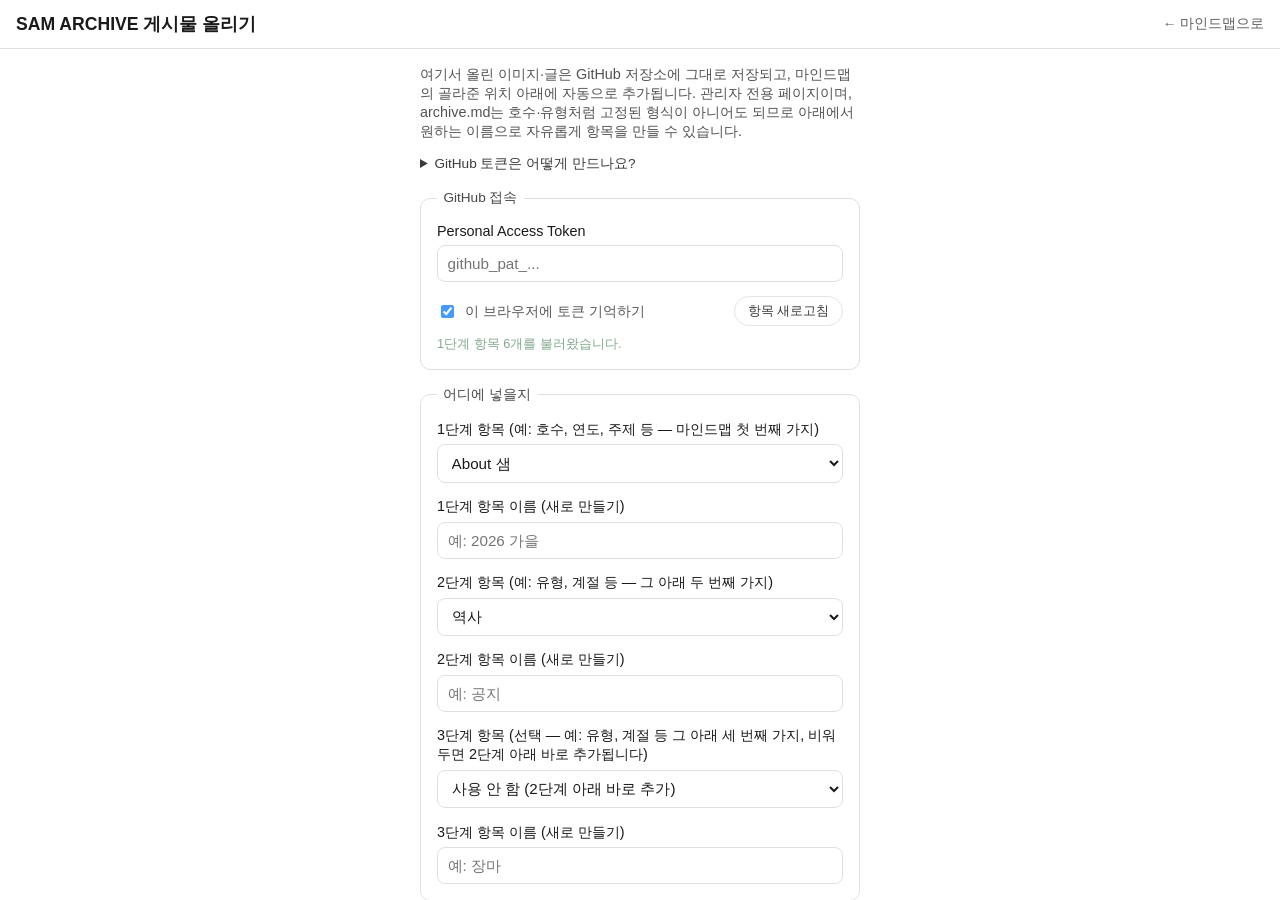
==== admin.html @ 55c232fe "갤러리 뷰어 개선: 이미지 개수 상관없이 갤러리로 통일, 사진 크기 축소, 오른쪽 설명글 표시, 좋아요 버튼 추가" ====
<!doctype html>
<html lang="ko">
  <head>
    <meta charset="UTF-8" />
    <meta name="viewport" content="width=device-width, initial-scale=1" />
    <title>SAM ARCHIVE — 게시물 올리기</title>
    <link rel="stylesheet" href="style.css" />
    <style>
      main.admin {
        overflow: auto;
        max-width: 480px;
        margin: 0 auto;
        padding: 1.5rem 1.25rem 3rem;
        width: 100%;
      }
      main.admin p.lead {
        opacity: 0.75;
        font-size: 0.9rem;
        margin-top: -0.5rem;
      }
      fieldset {
        border: 1px solid var(--border);
        border-radius: 10px;
        padding: 1rem;
        margin: 0 0 1rem;
      }
      legend {
        padding: 0 0.4rem;
        opacity: 0.8;
        font-size: 0.85rem;
      }
      label {
        display: block;
        font-size: 0.9rem;
        margin-bottom: 0.9rem;
      }
      label > span {
        display: block;
        margin-bottom: 0.35rem;
      }
      label:last-child {
        margin-bottom: 0;
      }
      input[type="text"],
      input[type="password"],
      select,
      textarea {
        width: 100%;
        padding: 0.55rem 0.6rem;
        border-radius: 8px;
        border: 1px solid var(--border);
        background: transparent;
        color: var(--fg);
        font-size: 0.95rem;
        font-family: inherit;
      }
      textarea {
        resize: vertical;
      }
      .row {
        display: flex;
        align-items: center;
        gap: 0.5rem;
        font-size: 0.85rem;
        opacity: 0.85;
      }
      .row input[type="checkbox"] {
        width: auto;
      }
      button.primary {
        width: 100%;
        padding: 0.7rem;
        border-radius: 999px;
        border: none;
        background: var(--accent);
        color: #fff;
        font-size: 1rem;
        cursor: pointer;
      }
      button.primary:disabled {
        opacity: 0.5;
        cursor: default;
      }
      #status {
        margin-top: 1rem;
        font-size: 0.9rem;
        white-space: pre-wrap;
        word-break: break-all;
      }
      #status.error {
        color: #c0392b;
      }
      #status.ok {
        color: var(--accent);
      }
      details.help {
        margin-bottom: 1rem;
        font-size: 0.85rem;
        opacity: 0.85;
      }
      details.help summary {
        cursor: pointer;
      }
      a.back {
        color: var(--fg);
        text-decoration: none;
        opacity: 0.7;
        font-size: 0.85rem;
      }
      a.back:hover {
        opacity: 1;
      }
      .hint {
        font-size: 0.8rem;
        opacity: 0.65;
        margin: -0.5rem 0 0.9rem;
      }
      #sizeWarning {
        font-size: 0.85rem;
        color: #c0392b;
        margin: -0.5rem 0 0.9rem;
        display: none;
      }
      h2.section-title {
        font-size: 1rem;
        margin: 2rem 0 0.75rem;
      }
      #manageList {
        display: flex;
        flex-direction: column;
        gap: 0.5rem;
        margin-bottom: 0.75rem;
      }
      .manage-row {
        display: flex;
        align-items: center;
        gap: 0.5rem;
        padding: 0.5rem 0.6rem;
        border: 1px solid var(--border);
        border-radius: 8px;
        font-size: 0.85rem;
      }
      .manage-row .manage-title {
        flex: 1;
        min-width: 0;
        overflow-wrap: anywhere;
      }
      .manage-row .manage-path {
        display: block;
        opacity: 0.6;
        font-size: 0.75rem;
      }
      .manage-row button {
        flex: 0 0 auto;
        padding: 0.3rem 0.6rem;
        border-radius: 999px;
        border: 1px solid var(--border);
        background: transparent;
        color: var(--fg);
        font-size: 0.75rem;
        cursor: pointer;
      }
      .manage-row button.danger {
        border-color: #c0392b;
        color: #c0392b;
      }
      #editPanel {
        margin-top: 0.75rem;
        padding-top: 0.75rem;
        border-top: 1px dashed var(--border);
      }
    </style>
  </head>
  <body>
    <header>
      <h1>SAM ARCHIVE 게시물 올리기</h1>
      <a class="back" href="index.html">← 마인드맵으로</a>
    </header>
    <main class="admin">
      <p class="lead">
        여기서 올린 이미지·글은 GitHub 저장소에 그대로 저장되고, 마인드맵의
        골라준 위치 아래에 자동으로 추가됩니다. 관리자 전용 페이지이며,
        archive.md는 호수·유형처럼 고정된 형식이 아니어도 되므로 아래에서 원하는
        이름으로 자유롭게 항목을 만들 수 있습니다.
      </p>

      <details class="help">
        <summary>GitHub 토큰은 어떻게 만드나요?</summary>
        <p>
          GitHub 우측 상단 프로필 → Settings → 맨 아래
          <strong>Developer settings</strong> →
          <strong>Personal access tokens</strong> →
          <strong>Fine-grained tokens</strong> →
          <strong>Generate new token</strong>.<br />
          Repository access는 <strong>Only select repositories</strong>로 하고
          이 저장소만 선택하세요.<br />
          Permissions → Repository permissions →
          <strong>Contents: Read and write</strong>로 설정하고 생성하면
          됩니다.<br />
          생성된 토큰을 아래에 붙여넣으세요. 이 토큰은 이 브라우저에만 저장되고
          서버로 전송되지 않습니다(GitHub API로 직접 전송).
        </p>
      </details>

      <form id="postForm">
        <fieldset>
          <legend>GitHub 접속</legend>
          <label>
            <span>Personal Access Token</span>
            <input
              type="password"
              id="token"
              placeholder="github_pat_..."
              autocomplete="off"
              required
            />
          </label>
          <div
            class="row"
            style="justify-content: space-between; margin-top: 0.5rem"
          >
            <span class="row" style="margin: 0">
              <input type="checkbox" id="rememberToken" checked />
              <label for="rememberToken" style="margin: 0"
                >이 브라우저에 토큰 기억하기</label
              >
            </span>
            <button
              type="button"
              id="refreshLevelsBtn"
              style="
                width: auto;
                padding: 0.35rem 0.8rem;
                border-radius: 999px;
                border: 1px solid var(--border);
                background: transparent;
                color: var(--fg);
                font-size: 0.8rem;
                cursor: pointer;
              "
            >
              항목 새로고침
            </button>
          </div>
          <p
            id="levelLoadStatus"
            class="hint"
            style="margin-top: 0.6rem; margin-bottom: 0"
          ></p>
        </fieldset>

        <fieldset>
          <legend>어디에 넣을지</legend>
          <label>
            <span
              >1단계 항목 (예: 호수, 연도, 주제 등 — 마인드맵 첫 번째
              가지)</span
            >
            <select id="level1Select"></select>
          </label>
          <label id="level1NewWrap" hidden>
            <span>1단계 항목 이름 (새로 만들기)</span>
            <input type="text" id="level1New" placeholder="예: 2026 가을" />
          </label>
          <label>
            <span>2단계 항목 (예: 유형, 계절 등 — 그 아래 두 번째 가지)</span>
            <select id="level2Select"></select>
          </label>
          <label id="level2NewWrap" hidden>
            <span>2단계 항목 이름 (새로 만들기)</span>
            <input type="text" id="level2New" placeholder="예: 공지" />
          </label>
          <label>
            <span
              >3단계 항목 (선택 — 예: 유형, 계절 등 그 아래 세 번째 가지,
              비워두면 2단계 아래 바로 추가됩니다)</span
            >
            <select id="level3Select"></select>
          </label>
          <label id="level3NewWrap" hidden>
            <span>3단계 항목 이름 (새로 만들기)</span>
            <input type="text" id="level3New" placeholder="예: 장마" />
          </label>
        </fieldset>

        <fieldset>
          <legend>게시물 내용</legend>
          <label>
            <span>제목</span>
            <input
              type="text"
              id="title"
              placeholder="마인드맵에 표시될 제목"
              required
            />
          </label>
          <p class="hint">
            이미지를 올리면 아래 "글 내용"이 이미지 옆에 설명글로 함께
            보입니다. 그 외에는 영상 링크 → 영상 파일 → 문서 파일 → 이미지 →
            글 순서로 하나만 사용됩니다.
          </p>
          <label>
            <span
              >이미지 (선택 — 여러 장 선택 가능, 옆으로 스크롤하는 갤러리로
              열립니다)</span
            >
            <input type="file" id="imageFile" accept="image/*" multiple />
          </label>
          <label>
            <span>문서 파일 (선택 — PDF, 한글(HWP), Word)</span>
            <input
              type="file"
              id="docFile"
              accept=".pdf,.hwp,.hwpx,.doc,.docx"
            />
          </label>
          <label>
            <span
              >영상 파일 (선택 — 용량이 작고 짧은 영상 권장, 저장소에 직접
              저장됨)</span
            >
            <input type="file" id="videoFile" accept="video/*" />
          </label>
          <p id="sizeWarning"></p>
          <label>
            <span
              >영상 링크 (선택 — 유튜브·인스타그램 등 이미 올라가 있는 영상
              URL)</span
            >
            <input
              type="text"
              id="videoUrl"
              placeholder="https://www.youtube.com/watch?v=..."
            />
          </label>
          <label>
            <span
              >글 내용 (선택 — 이미지와 함께 넣으면 이미지 옆 설명글로,
              혼자 넣으면 텍스트 파일로 저장돼서 클릭 시 열립니다)</span
            >
            <textarea
              id="bodyText"
              rows="6"
              placeholder="이미지 설명 또는 글만 올릴 때 사용"
            ></textarea>
          </label>
        </fieldset>

        <button type="submit" class="primary" id="submitBtn">올리기</button>
      </form>
      <p id="status"></p>

      <h2 class="section-title">게시물 관리 (삭제 · 수정)</h2>
      <fieldset>
        <legend>어디에 있는지</legend>
        <label>
          <span>1단계 항목</span>
          <select id="manageLevel1Select"></select>
        </label>
        <label>
          <span>2단계 항목</span>
          <select id="manageLevel2Select"></select>
        </label>
        <p id="manageStatus" class="hint" style="margin-bottom: 0">
          1단계/2단계를 고르면 그 아래 모든 게시물이 표시됩니다.
        </p>
      </fieldset>

      <div id="manageList"></div>

      <div id="editPanel" hidden>
        <label>
          <span>제목</span>
          <input type="text" id="editTitle" />
        </label>
        <p id="editCurrentHint" class="hint"></p>
        <p class="hint">
          아래 중 하나를 채우면 기존 첨부를 새 것으로 바꿉니다. 비워두면
          제목만 바뀌고 첨부는 그대로 유지됩니다.
        </p>
        <label>
          <span>이미지 (선택 — 여러 장 가능)</span>
          <input type="file" id="editImageFile" accept="image/*" multiple />
        </label>
        <label>
          <span>문서 파일 (선택)</span>
          <input
            type="file"
            id="editDocFile"
            accept=".pdf,.hwp,.hwpx,.doc,.docx"
          />
        </label>
        <label>
          <span>영상 파일 (선택)</span>
          <input type="file" id="editVideoFile" accept="video/*" />
        </label>
        <label>
          <span>영상 링크 (선택)</span>
          <input type="text" id="editVideoUrl" placeholder="https://..." />
        </label>
        <label>
          <span>글 내용 (선택)</span>
          <textarea id="editBodyText" rows="5"></textarea>
        </label>
        <div class="row" style="gap: 0.5rem">
          <button
            type="button"
            id="editSaveBtn"
            class="primary"
            style="width: auto; flex: 1; padding: 0.5rem"
          >
            저장
          </button>
          <button
            type="button"
            id="editCancelBtn"
            style="
              width: auto;
              padding: 0.5rem 1rem;
              border-radius: 999px;
              border: 1px solid var(--border);
              background: transparent;
              color: var(--fg);
              cursor: pointer;
            "
          >
            취소
          </button>
        </div>
        <p id="editStatus" class="hint"></p>
      </div>
    </main>
    <script src="admin.js"></script>
  </body>
</html>
---- style.css ----
:root {
  color-scheme: light dark;
  --bg: #ffffff;
  --fg: #1a1a1a;
  --border: #e0e0e0;
  --accent: #3f7d4f;
}

@media (prefers-color-scheme: dark) {
  :root {
    --bg: #14181a;
    --fg: #eaeaea;
    --border: #333;
  }
}

* {
  box-sizing: border-box;
}

html, body {
  margin: 0;
  height: 100%;
  background: var(--bg);
  color: var(--fg);
  font-family: -apple-system, "Apple SD Gothic Neo", "Malgun Gothic", sans-serif;
}

body {
  display: flex;
  flex-direction: column;
}

header {
  display: flex;
  align-items: center;
  justify-content: space-between;
  gap: .75rem;
  padding: .75rem 1rem;
  border-bottom: 1px solid var(--border);
  flex-wrap: wrap;
}

header h1 {
  font-size: 1.1rem;
  margin: 0;
}

.controls {
  display: flex;
  gap: .5rem;
}

.controls button {
  padding: .4rem .8rem;
  font-size: .85rem;
  border: 1px solid var(--border);
  border-radius: 999px;
  background: transparent;
  color: var(--fg);
  cursor: pointer;
}

.controls button:hover {
  background: var(--border);
}

main {
  position: relative;
  flex: 1;
  overflow: hidden;
}

#tree {
  width: 100%;
  height: 100%;
  display: block;
  touch-action: none; /* d3-zoom이 핀치줌/팬을 직접 처리 */
}

/* ---- 마인드맵 노드 ---- */

.link {
  fill: none;
  stroke-width: 1px;
  opacity: .45;
}

.node circle {
  transition: r .15s ease;
}

.node:hover circle {
  r: 14;
}

/* 라벨은 항상 보이게 */
.node-label {
  opacity: 1;
  pointer-events: auto;
  font-size: 10px;
  fill: var(--fg);
  text-shadow: 0 1px 0 rgba(255, 255, 255, 0.75);
}

/* ---- 리스트 보기(대안 뷰) ---- */

.list-view {
  height: 100%;
  overflow: auto;
  padding: 1rem 1.25rem;
}

.list-view ul {
  list-style: none;
  padding-left: 1.1rem;
  margin: .25rem 0;
}

.list-view details {
  margin: .25rem 0;
}

.list-view summary {
  cursor: pointer;
  font-weight: 600;
}

.list-view a {
  color: var(--accent);
}
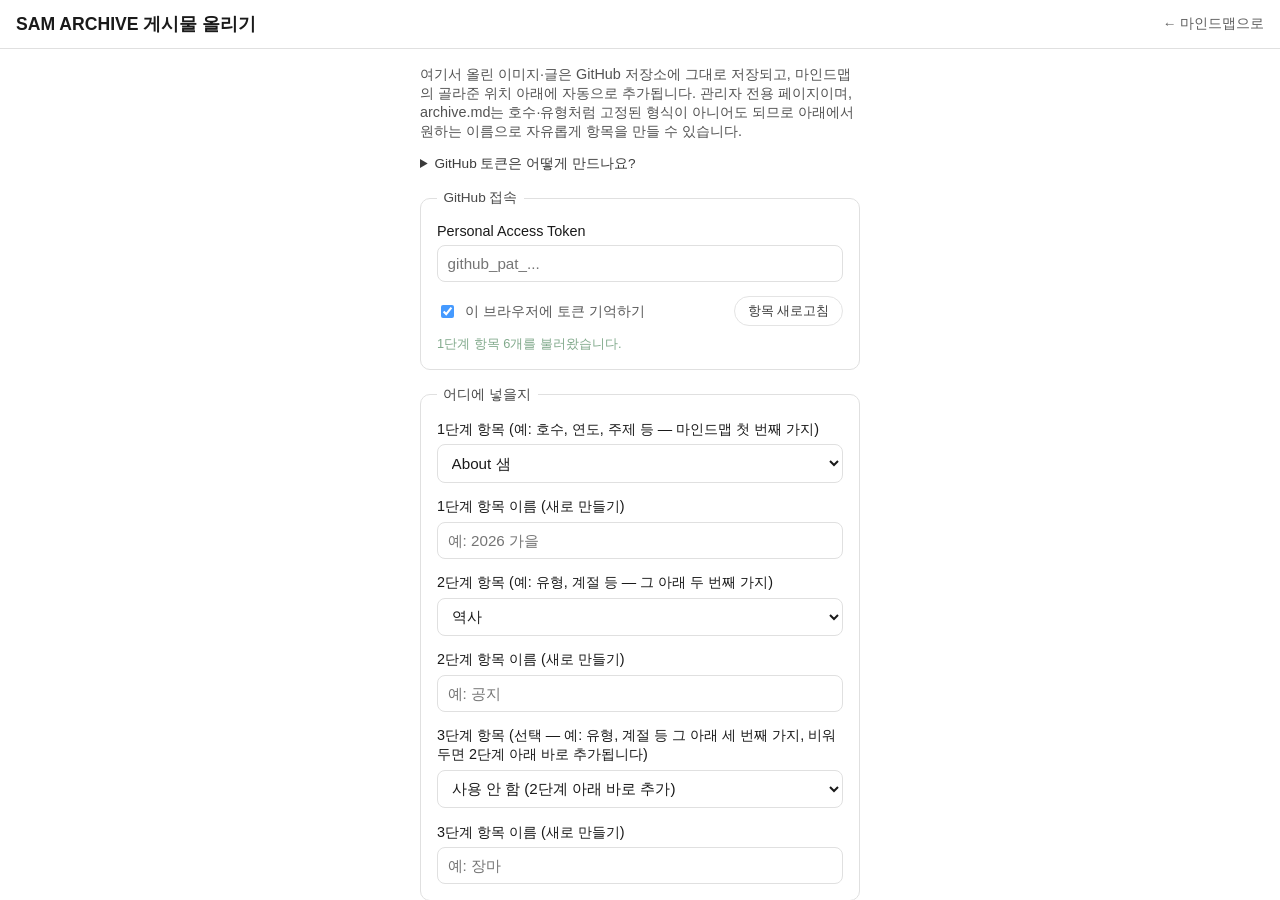
==== commit bf291445: "수정 창에 기존 게시물 미리보기 추가 및 관리 리스트 개선" ====
--- a/admin.html
+++ b/admin.html
@@ -374,9 +374,11 @@
           <input type="text" id="editTitle" />
         </label>
         <p id="editCurrentHint" class="hint"></p>
+        <div id="editCurrentPreview" style="margin-bottom: 0.75rem"></div>
         <p class="hint">
-          아래 중 하나를 채우면 기존 첨부를 새 것으로 바꿉니다. 비워두면
-          제목만 바뀌고 첨부는 그대로 유지됩니다.
+          이미지가 있던 글은 아래 "글 내용"만 고치면 이미지는 그대로 두고
+          설명만 바뀝니다. 그 외에는 아래 중 하나를 채우면 기존 첨부를 새
+          것으로 바꾸고, 전부 비워두면 제목만 바뀝니다.
         </p>
         <label>
           <span>이미지 (선택 — 여러 장 가능)</span>
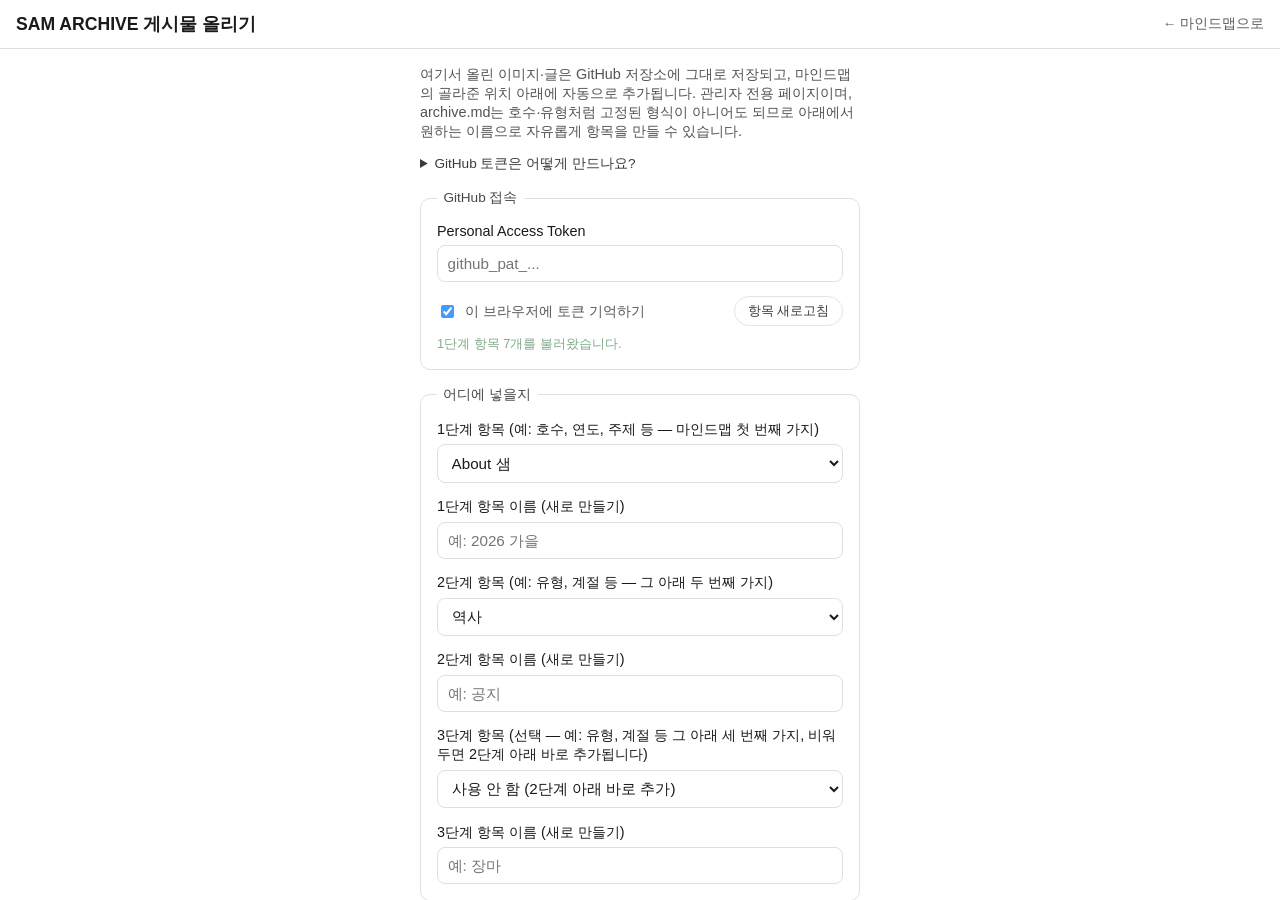
==== commit f15a38ef: "접근성 개선: 리스트 보기 기본값 + 키보드로 마인드맵 조작 + 제목 구조(h2~h5) + 스킵 링크 + 버튼 테두리 대비 + 이미지 대체 텍스트 추가(기존 이미지 39개 소급포함" ====
--- a/admin.html
+++ b/admin.html
@@ -295,9 +295,10 @@
             />
           </label>
           <p class="hint">
-            이미지를 올리면 아래 "글 내용"이 이미지 옆에 설명글로 함께
-            보입니다. 그 외에는 영상 링크 → 영상 파일 → 문서 파일 → 이미지 →
-            글 순서로 하나만 사용됩니다.
+            이미지·영상을 올리면 아래 "글 내용"이 옆에 설명글로 함께 보이고,
+            좋아요 버튼도 같이 뜹니다. 그 외에는 영상 링크 → 영상 파일 → 문서
+            파일 → 이미지 → 글 순서로 하나만 사용됩니다(문서는 그대로 파일로
+            열립니다).
           </p>
           <label>
             <span
@@ -305,6 +306,18 @@
               열립니다)</span
             >
             <input type="file" id="imageFile" accept="image/*" multiple />
+          </label>
+          <label>
+            <span
+              >이미지 설명 (선택 — 스크린 리더 사용자를 위한 대체 텍스트. 사진에
+              담긴 내용을 한 줄에 하나씩, 고른 이미지 순서대로 적어주세요. 비워두면
+              "사진 1/3"처럼 순서만 안내됩니다)</span
+            >
+            <textarea
+              id="imageAlts"
+              rows="3"
+              placeholder="예: 시집 발간 안내 포스터, 날짜와 장소가 적힌 안내문"
+            ></textarea>
           </label>
           <label>
             <span>문서 파일 (선택 — PDF, 한글(HWP), Word)</span>
@@ -383,6 +396,13 @@
         <label>
           <span>이미지 (선택 — 여러 장 가능)</span>
           <input type="file" id="editImageFile" accept="image/*" multiple />
+        </label>
+        <label>
+          <span
+            >이미지 설명 (스크린 리더용 대체 텍스트, 한 줄에 하나씩 — 새
+            이미지를 고를 때만 적용됩니다)</span
+          >
+          <textarea id="editImageAlts" rows="3"></textarea>
         </label>
         <label>
           <span>문서 파일 (선택)</span>
--- a/style.css
+++ b/style.css
@@ -3,6 +3,9 @@
   --bg: #ffffff;
   --fg: #1a1a1a;
   --border: #e0e0e0;
+  /* 일반 구분선(--border)보다 대비를 강하게 둔, UI 컴포넌트(버튼 등) 테두리 전용 색상.
+     WCAG 1.4.11(비텍스트 대비 3:1) 기준을 맞추기 위함. */
+  --border-strong: #767676;
   --accent: #3f7d4f;
 }
 
@@ -11,6 +14,7 @@
     --bg: #14181a;
     --fg: #eaeaea;
     --border: #333;
+    --border-strong: #8a8a8a;
   }
 }
 
@@ -54,11 +58,29 @@
 .controls button {
   padding: .4rem .8rem;
   font-size: .85rem;
-  border: 1px solid var(--border);
+  border: 1px solid var(--border-strong);
   border-radius: 999px;
   background: transparent;
   color: var(--fg);
   cursor: pointer;
+}
+
+/* 본문 바로가기(스킵 링크) — 평소엔 화면 밖에 숨겨두고, 키보드 포커스를 받으면 나타난다 */
+.skip-link {
+  position: absolute;
+  left: 0;
+  top: -3rem;
+  z-index: 1000;
+  background: var(--accent);
+  color: #fff;
+  padding: .6rem 1rem;
+  border-radius: 0 0 8px 0;
+  text-decoration: none;
+  transition: top .15s ease;
+}
+
+.skip-link:focus {
+  top: 0;
 }
 
 .controls button:hover {
@@ -94,6 +116,16 @@
   r: 14;
 }
 
+/* 키보드로 포커스가 왔을 때(마우스 클릭 시에는 표시 안 함) 눈에 띄는 테두리 */
+.node:focus {
+  outline: none;
+}
+
+.node:focus-visible {
+  outline: 2px solid var(--accent);
+  outline-offset: 8px;
+}
+
 /* 라벨은 항상 보이게 */
 .node-label {
   opacity: 1;
@@ -126,6 +158,22 @@
   font-weight: 600;
 }
 
+/* summary 안의 h2~h5는 스크린 리더 탐색용 실제 제목이지만, 보이는 모양은
+   기존 summary 텍스트와 똑같이 유지한다 */
+.list-view summary h2,
+.list-view summary h3,
+.list-view summary h4,
+.list-view summary h5 {
+  display: inline;
+  font: inherit;
+  margin: 0;
+}
+
 .list-view a {
   color: var(--accent);
+}
+
+.list-view a:focus-visible {
+  outline: 2px solid var(--accent);
+  outline-offset: 2px;
 }
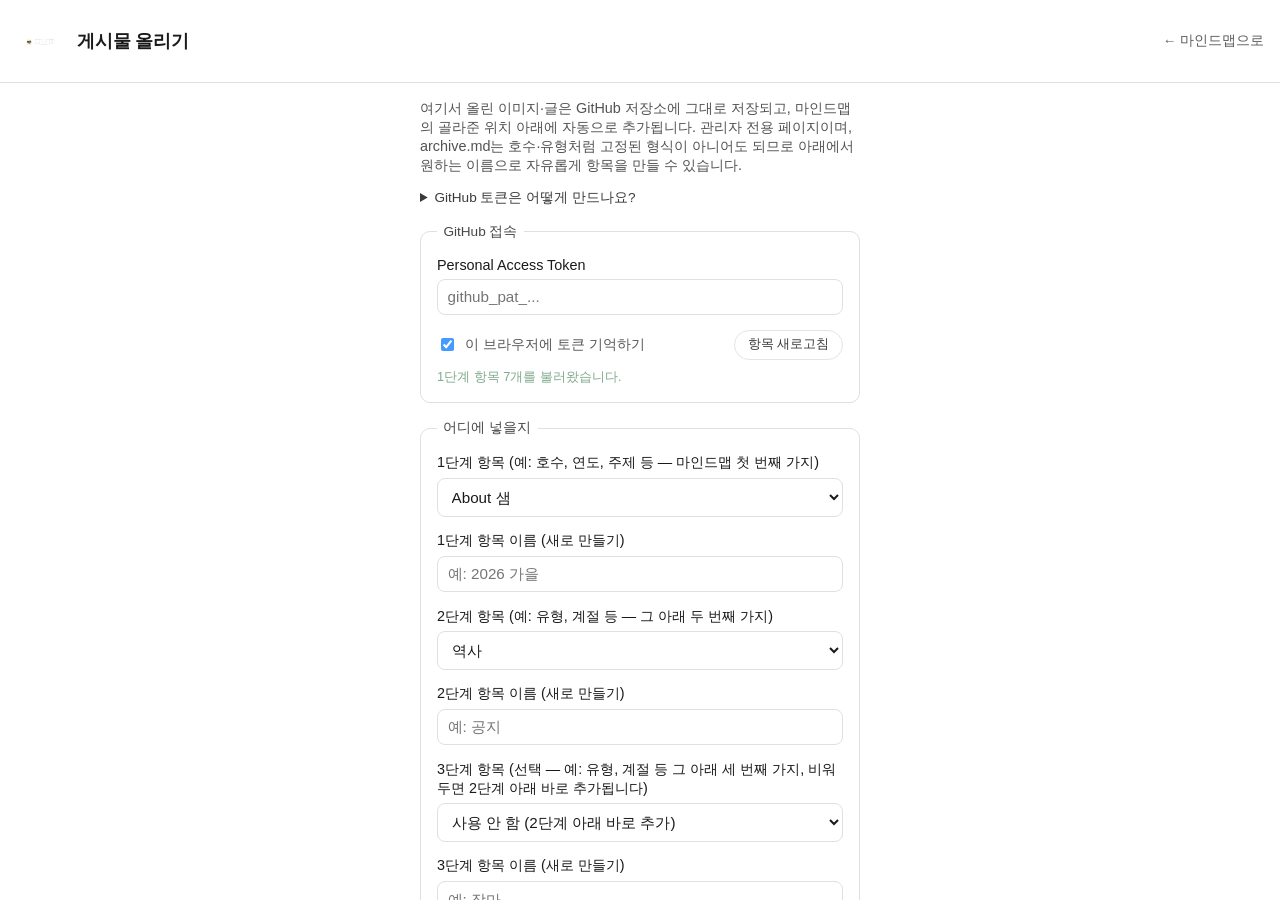
==== commit cac606e1: "로고 추가, 마인드맵을 태양계 스타일로 재구성 - 좌측 상단 로고와 마인드맵 중심에 로고 이미지 적용, "SAM ARCHIVE" 글자는 로고로 대체 - 가지 끝 발광 효과를 실제 " ====
--- a/admin.html
+++ b/admin.html
@@ -4,6 +4,7 @@
     <meta charset="UTF-8" />
     <meta name="viewport" content="width=device-width, initial-scale=1" />
     <title>SAM ARCHIVE — 게시물 올리기</title>
+    <link rel="icon" href="logo.png" />
     <link rel="stylesheet" href="style.css" />
     <style>
       main.admin {
@@ -173,8 +174,8 @@
   </head>
   <body>
     <header>
-      <h1>SAM ARCHIVE 게시물 올리기</h1>
-      <a class="back" href="index.html">← 마인드맵으로</a>
+      <h1><img src="logo.png" alt="SAM ARCHIVE" class="logo" />게시물 올리기</h1>
+      <a class="back" href="index.html#mindmap">← 마인드맵으로</a>
     </header>
     <main class="admin">
       <p class="lead">
--- a/style.css
+++ b/style.css
@@ -48,6 +48,21 @@
 header h1 {
   font-size: 1.1rem;
   margin: 0;
+  display: flex;
+  align-items: center;
+  gap: .4rem;
+}
+
+.logo {
+  height: 3.6rem;
+  width: auto;
+  vertical-align: middle;
+}
+
+header h1 a {
+  display: inline-flex;
+  align-items: center;
+  gap: .4rem;
 }
 
 .controls {
@@ -102,6 +117,15 @@
 
 /* ---- 마인드맵 노드 ---- */
 
+/* 태양계처럼: 각 노드가 도는 얇은 원형 궤도 */
+.orbit-ring {
+  fill: none;
+  stroke: var(--fg);
+  stroke-width: 1px;
+  opacity: .12;
+  pointer-events: none;
+}
+
 .link {
   fill: none;
   stroke-width: 1px;
@@ -113,7 +137,7 @@
 }
 
 .node:hover circle {
-  r: 14;
+  r: 9;
 }
 
 /* 키보드로 포커스가 왔을 때(마우스 클릭 시에는 표시 안 함) 눈에 띄는 테두리 */
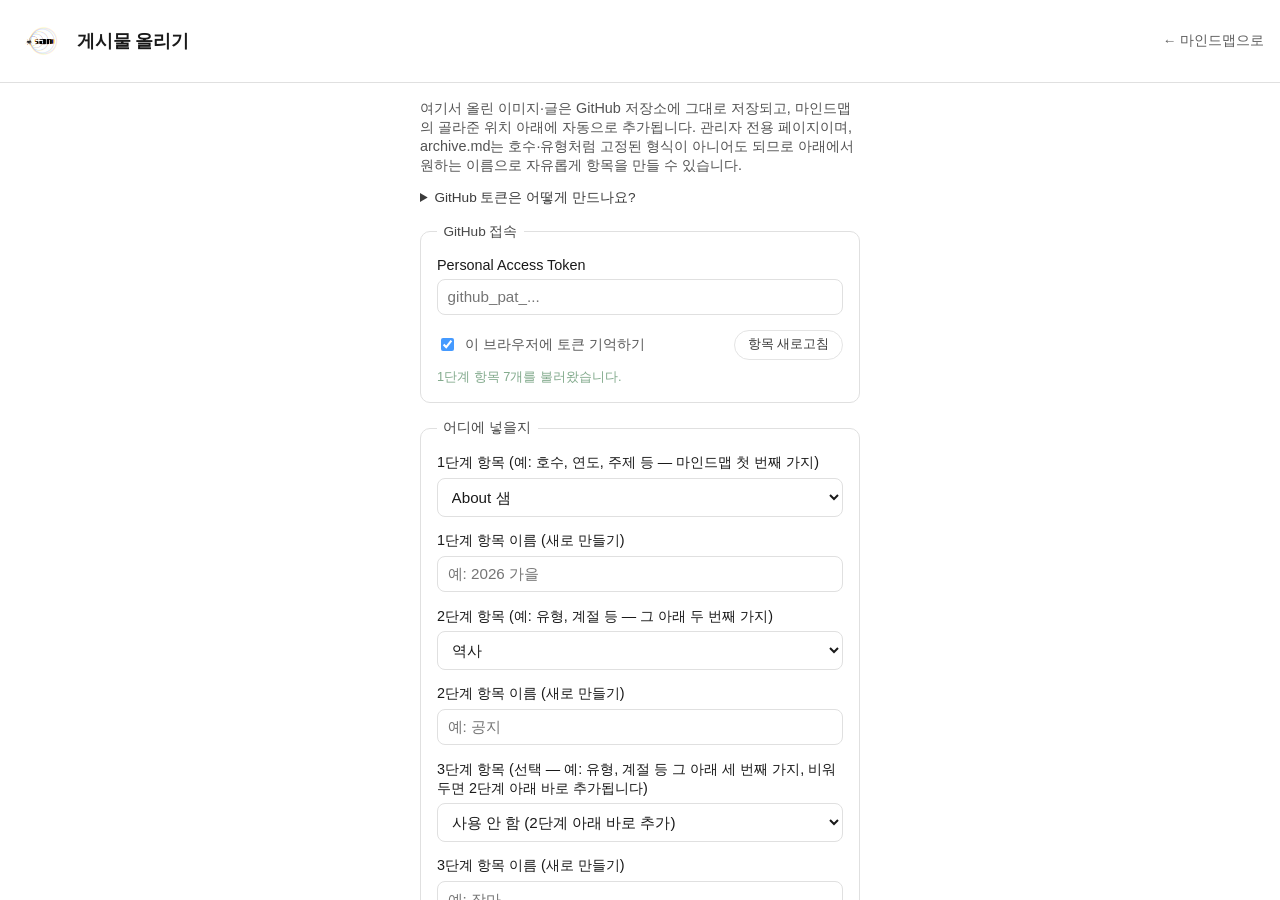
==== commit f3aa39b9: "마인드맵 태양계 상호작용 개선, 밝은 테마 로고 추가 - 밝은 배경(라이트 테마)에서는 로고를 profile3 기반 버전으로 자동 전환 - 노드를 펼칠 때 태양(루트)에서 더 멀어" ====
--- a/admin.html
+++ b/admin.html
@@ -174,7 +174,7 @@
   </head>
   <body>
     <header>
-      <h1><img src="logo.png" alt="SAM ARCHIVE" class="logo" />게시물 올리기</h1>
+      <h1><picture><source srcset="logo-light.png" media="(prefers-color-scheme: light)" /><img src="logo.png" alt="SAM ARCHIVE" class="logo" /></picture>게시물 올리기</h1>
       <a class="back" href="index.html#mindmap">← 마인드맵으로</a>
     </header>
     <main class="admin">
--- a/style.css
+++ b/style.css
@@ -78,6 +78,11 @@
   background: transparent;
   color: var(--fg);
   cursor: pointer;
+}
+
+.controls button:disabled {
+  opacity: .35;
+  cursor: default;
 }
 
 /* 본문 바로가기(스킵 링크) — 평소엔 화면 밖에 숨겨두고, 키보드 포커스를 받으면 나타난다 */
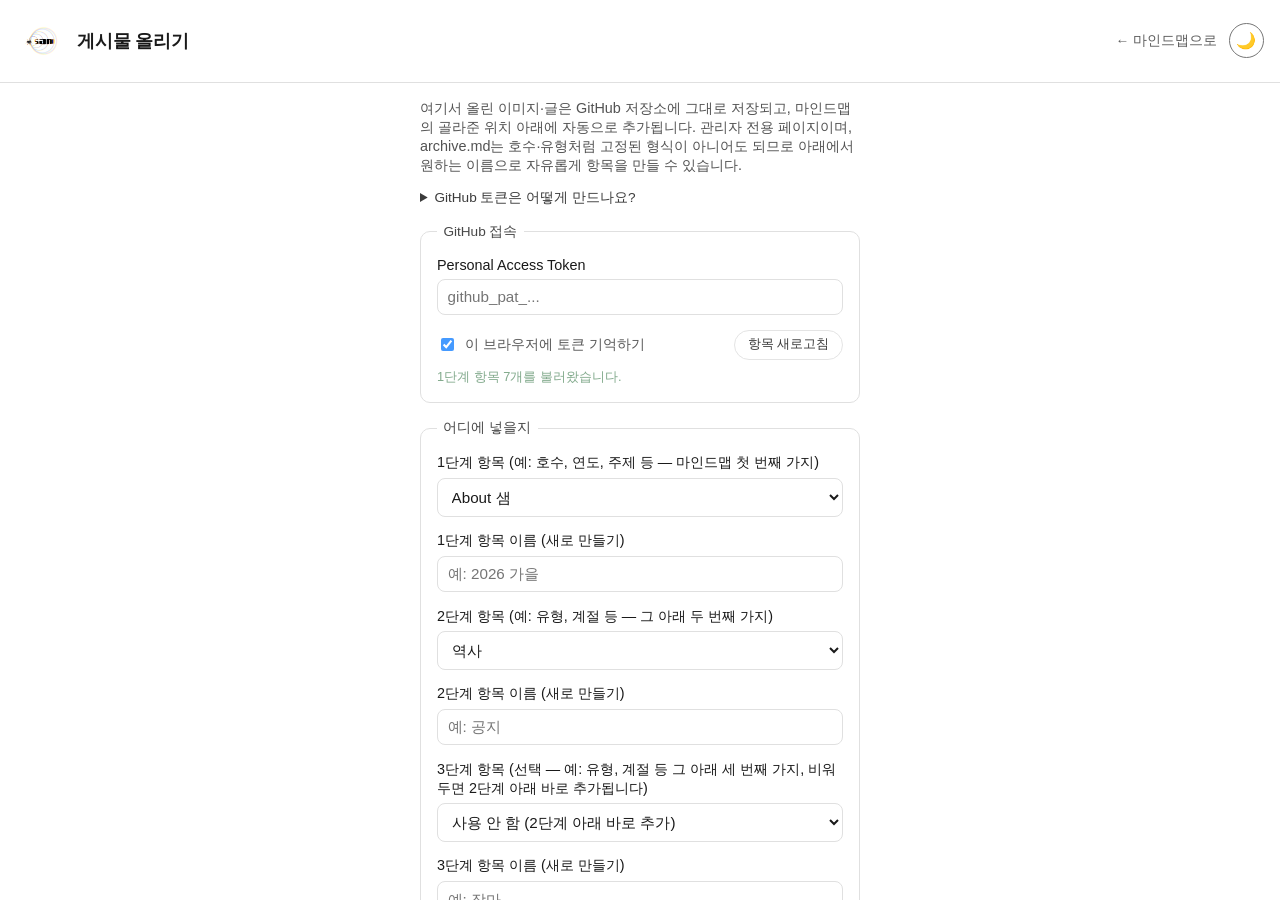
==== commit 38b1ad98: "다크/라이트 모드 버튼, 태양계/하위 간격 분리, 게시물 제목 표시 개선 - 헤더에 다크/라이트 모드 수동 전환 버튼 추가(theme.js, 선택값은 브라우저에 기억됨) - 태양계" ====
--- a/admin.html
+++ b/admin.html
@@ -6,6 +6,7 @@
     <title>SAM ARCHIVE — 게시물 올리기</title>
     <link rel="icon" href="logo.png" />
     <link rel="stylesheet" href="style.css" />
+    <script src="theme.js"></script>
     <style>
       main.admin {
         overflow: auto;
@@ -174,8 +175,11 @@
   </head>
   <body>
     <header>
-      <h1><picture><source srcset="logo-light.png" media="(prefers-color-scheme: light)" /><img src="logo.png" alt="SAM ARCHIVE" class="logo" /></picture>게시물 올리기</h1>
-      <a class="back" href="index.html#mindmap">← 마인드맵으로</a>
+      <h1><img src="logo.png" alt="SAM ARCHIVE" class="logo" />게시물 올리기</h1>
+      <div style="display: flex; align-items: center; gap: .75rem">
+        <a class="back" href="index.html">← 마인드맵으로</a>
+        <button id="themeToggle" class="theme-toggle-btn" type="button">☀️</button>
+      </div>
     </header>
     <main class="admin">
       <p class="lead">
--- a/style.css
+++ b/style.css
@@ -18,6 +18,23 @@
   }
 }
 
+/* 버튼으로 수동 전환한 테마는 시스템 설정보다 우선한다 (theme.js가 data-theme을 붙인다). */
+:root[data-theme="light"] {
+  color-scheme: light;
+  --bg: #ffffff;
+  --fg: #1a1a1a;
+  --border: #e0e0e0;
+  --border-strong: #767676;
+}
+
+:root[data-theme="dark"] {
+  color-scheme: dark;
+  --bg: #14181a;
+  --fg: #eaeaea;
+  --border: #333;
+  --border-strong: #8a8a8a;
+}
+
 * {
   box-sizing: border-box;
 }
@@ -83,6 +100,23 @@
 .controls button:disabled {
   opacity: .35;
   cursor: default;
+}
+
+.theme-toggle-btn {
+  width: 2.2rem;
+  height: 2.2rem;
+  padding: 0;
+  font-size: 1rem;
+  line-height: 1;
+  border: 1px solid var(--border-strong);
+  border-radius: 999px;
+  background: transparent;
+  color: var(--fg);
+  cursor: pointer;
+  display: inline-flex;
+  align-items: center;
+  justify-content: center;
+  flex: 0 0 auto;
 }
 
 /* 본문 바로가기(스킵 링크) — 평소엔 화면 밖에 숨겨두고, 키보드 포커스를 받으면 나타난다 */
